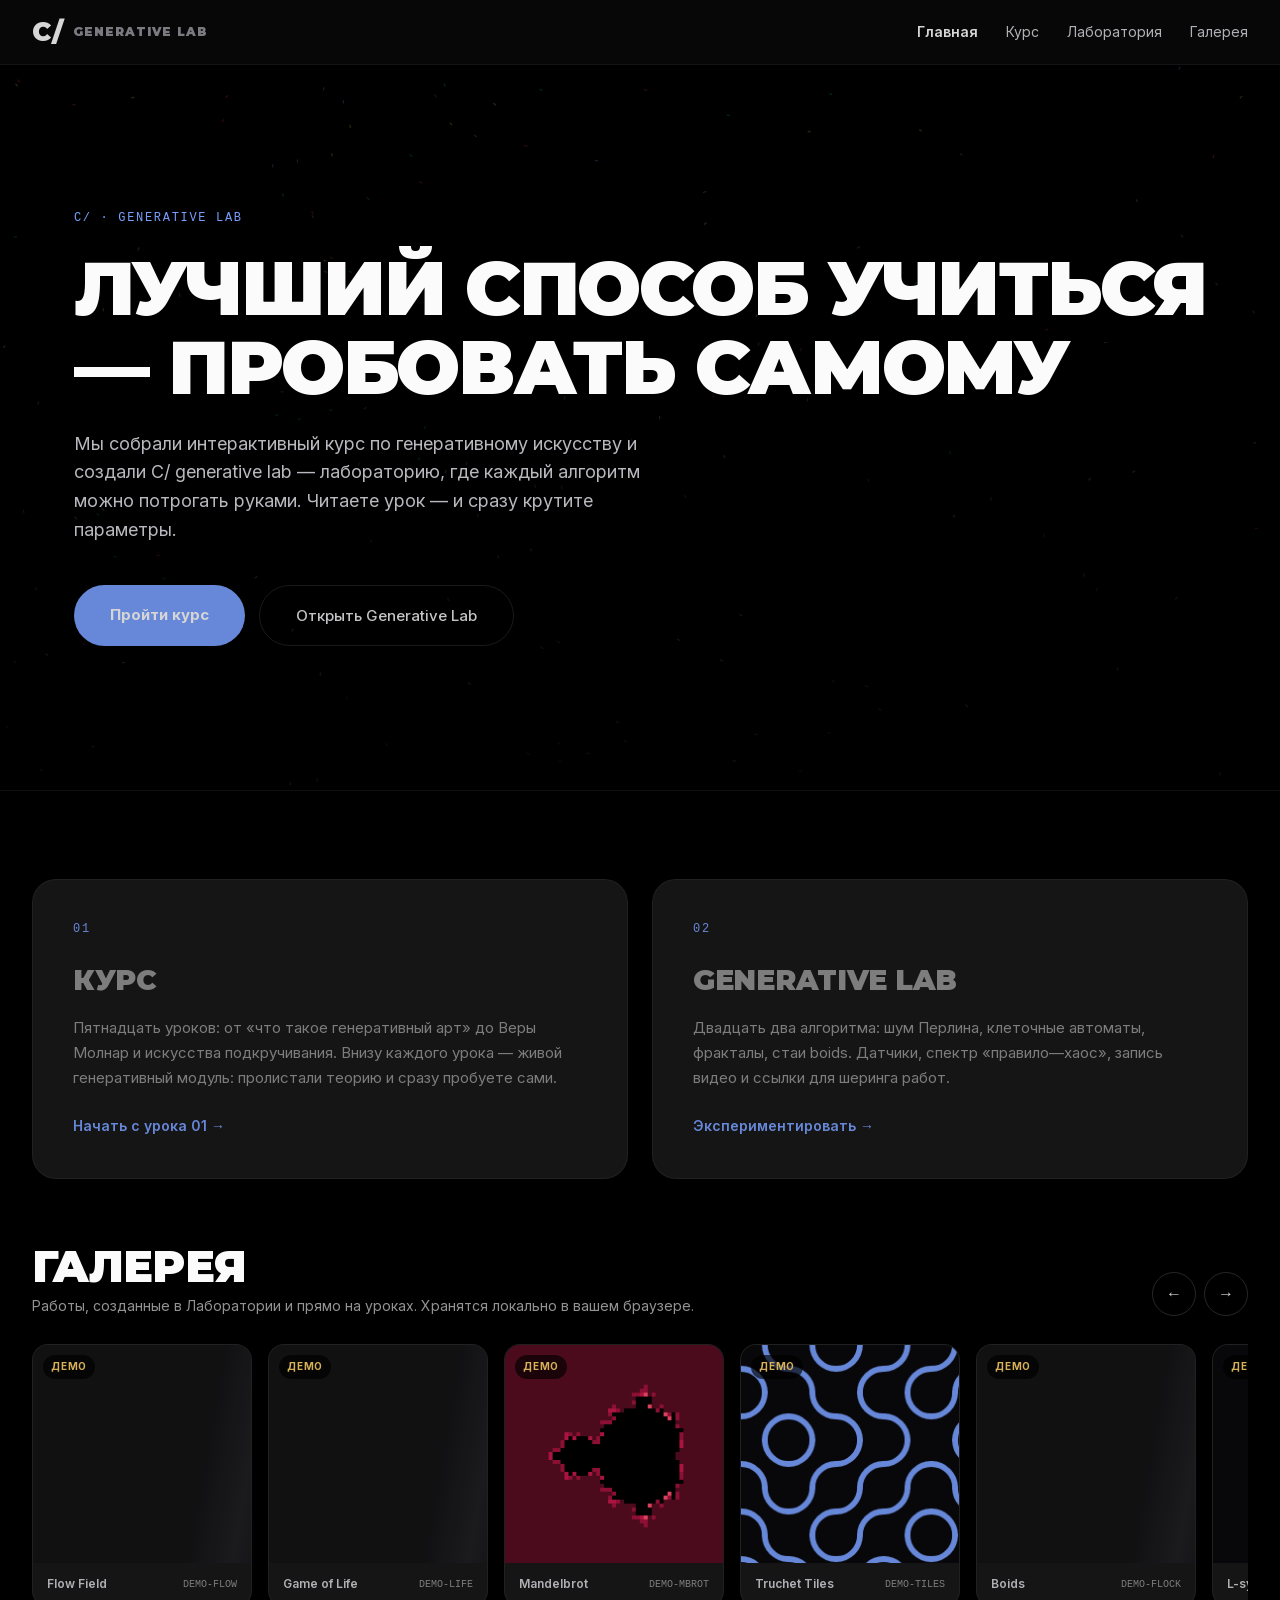
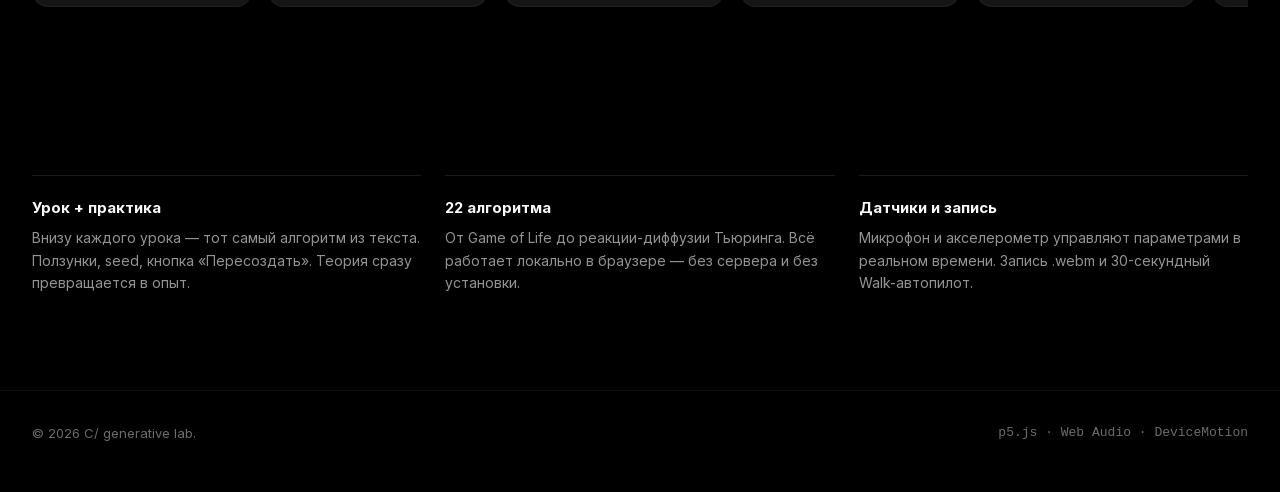
==== index.html @ 7d791563 "Cifra — Generative Lab: initial commit 3-page static site: landing with hero flow-field animation, 1" ====
<!DOCTYPE html>
<html lang="ru">
<head>
  <meta charset="UTF-8" />
  <meta name="viewport" content="width=device-width, initial-scale=1.0" />
  <title>C/ generative lab — курс и лаборатория по генеративному искусству</title>
  <link rel="stylesheet" href="assets/styles.css" />
</head>
<body>
  <header class="site-header">
    <div class="wrap">
      <a class="brand" href="index.html">C/<span class="brand-sub">generative lab</span></a>
      <nav class="nav">
        <a href="index.html" class="active">Главная</a>
        <a href="course.html">Курс</a>
        <a href="lab.html">Лаборатория</a>
        <a href="#gallery" class="nav-anchor">Галерея</a>
      </nav>
    </div>
  </header>

  <section class="landing-hero">
    <canvas id="heroCanvas"></canvas>
    <div class="wrap">
      <div class="hero-kicker">C/ · Generative Lab</div>
      <h1>Лучший способ учиться<br />— пробовать самому</h1>
      <p class="hero-sub">Мы собрали интерактивный курс по генеративному искусству и создали C/ generative lab — лабораторию, где каждый алгоритм можно потрогать руками. Читаете урок — и сразу крутите параметры.</p>
      <div class="hero-cta">
        <a class="btn btn-primary btn-xl" href="course.html">Пройти курс</a>
        <a class="btn btn-ghost btn-xl" href="lab.html">Открыть Generative Lab</a>
      </div>
    </div>
  </section>

  <main class="wrap">
    <div class="path-grid">
      <a class="path-card" href="course.html">
        <div class="num">01</div>
        <h3>Курс</h3>
        <p>Пятнадцать уроков: от «что такое генеративный арт» до Веры Молнар и искусства подкручивания. Внизу каждого урока — живой генеративный модуль: пролистали теорию и сразу пробуете сами.</p>
        <span class="go">Начать с урока 01 →</span>
      </a>
      <a class="path-card" href="lab.html">
        <div class="num">02</div>
        <h3>Generative Lab</h3>
        <p>Двадцать два алгоритма: шум Перлина, клеточные автоматы, фракталы, стаи boids. Датчики, спектр «правило—хаос», запись видео и ссылки для шеринга работ.</p>
        <span class="go">Экспериментировать →</span>
      </a>
    </div>

    <section class="landing-gallery" id="gallery">
      <div class="section-head">
        <div>
          <h2>Галерея</h2>
          <p>Работы, созданные в Лаборатории и прямо на уроках. Хранятся локально в вашем браузере.</p>
        </div>
        <div class="lg-nav">
          <button class="lg-arrow" id="lgPrev" aria-label="Назад">←</button>
          <button class="lg-arrow" id="lgNext" aria-label="Вперёд">→</button>
        </div>
      </div>
      <div class="lg-track" id="lgTrack"></div>
    </section>

    <div class="features">
      <div class="feature">
        <h4>Урок + практика</h4>
        <p>Внизу каждого урока — тот самый алгоритм из текста. Ползунки, seed, кнопка «Пересоздать». Теория сразу превращается в опыт.</p>
      </div>
      <div class="feature">
        <h4>22 алгоритма</h4>
        <p>От Game of Life до реакции-диффузии Тьюринга. Всё работает локально в браузере — без сервера и без установки.</p>
      </div>
      <div class="feature">
        <h4>Датчики и запись</h4>
        <p>Микрофон и акселерометр управляют параметрами в реальном времени. Запись .webm и 30-секундный Walk-автопилот.</p>
      </div>
    </div>
  </main>

  <footer>
    <div class="wrap">
      <span>© 2026 C/ generative lab.</span>
      <span class="mono" style="color:#6b6b70;">p5.js · Web Audio · DeviceMotion</span>
    </div>
  </footer>

  <script>
    // Генеративный фон hero: потоковое поле на чистом canvas 2D
    (function () {
      const cv = document.getElementById('heroCanvas');
      const ctx = cv.getContext('2d');
      const reduced = window.matchMedia && window.matchMedia('(prefers-reduced-motion: reduce)').matches;
      let W = 0, H = 0, parts = [];
      const COLORS = ['121,160,255', '255,209,102', '6,214,160', '239,71,111'];
      function resize() {
        W = cv.width = cv.clientWidth;
        H = cv.height = cv.clientHeight;
        ctx.fillStyle = '#000';
        ctx.fillRect(0, 0, W, H);
      }
      function spawn(p) {
        p.x = Math.random() * W;
        p.y = Math.random() * H;
        p.c = COLORS[(Math.random() * COLORS.length) | 0];
        return p;
      }
      function init() {
        parts = [];
        const n = Math.min(320, Math.max(80, Math.floor(W * H / 6000)));
        for (let i = 0; i < n; i++) parts.push(spawn({}));
      }
      let t = Math.random() * 100;
      function frame() {
        t += 0.004;
        ctx.fillStyle = 'rgba(0,0,0,0.05)';
        ctx.fillRect(0, 0, W, H);
        ctx.lineWidth = 1.2;
        for (const p of parts) {
          const a = Math.sin(p.x * 0.0024 + t * 1.7) + Math.cos(p.y * 0.0021 - t * 1.1);
          const ang = a * Math.PI;
          const nx = p.x + Math.cos(ang) * 1.6;
          const ny = p.y + Math.sin(ang) * 1.6;
          ctx.strokeStyle = 'rgba(' + p.c + ',0.5)';
          ctx.beginPath();
          ctx.moveTo(p.x, p.y);
          ctx.lineTo(nx, ny);
          ctx.stroke();
          p.x = nx; p.y = ny;
          if (p.x < -10 || p.x > W + 10 || p.y < -10 || p.y > H + 10 || Math.random() < 0.002) spawn(p);
        }
        if (!reduced) requestAnimationFrame(frame);
      }
      resize(); init();
      window.addEventListener('resize', () => { resize(); init(); if (reduced) frame(); });
      requestAnimationFrame(frame);
    })();
  </script>

  <script>
    // Галерея-карусель: работы из общей коллекции, иначе — демо, сгенерированные на лету
    (function () {
      const track = document.getElementById('lgTrack');
      const LABELS = { perlin_noise: 'Perlin Noise', flow_field: 'Flow Field', curl_noise: 'Curl Noise', wave_interference: 'Wave Interference', truchet: 'Truchet Tiles', phyllotaxis: 'Phyllotaxis', game_of_life: 'Game of Life', maze: 'Maze', spirograph: 'Spirograph', pythagoras: 'Pythagoras Tree', barnsley: 'Barnsley Fern', lorenz: 'Lorenz', clifford: 'Clifford', boids: 'Boids', reaction_diffusion: 'Reaction-Diffusion', mandelbrot: 'Mandelbrot', julia: 'Julia', voronoi: 'Voronoi', lsystem: 'L-systems', penrose: 'Penrose', lissajous: 'Lissajous', dla: 'DLA' };

      document.getElementById('lgPrev').addEventListener('click', () => track.scrollBy({ left: -480, behavior: 'smooth' }));
      document.getElementById('lgNext').addEventListener('click', () => track.scrollBy({ left: 480, behavior: 'smooth' }));

      function loadGallerySafe() {
        try { return JSON.parse(localStorage.getItem('cifra-gallery-v6') || '[]'); } catch { return []; }
      }

      function labLink(algoId, seed, config) {
        const url = new URL('lab.html', location.href);
        url.searchParams.set('algo', algoId);
        url.searchParams.set('seed', seed);
        if (config) {
          for (const [k, v2] of Object.entries(config)) {
            if (typeof v2 === 'number') url.searchParams.set(k, String(v2));
          }
        }
        return url.toString();
      }

      function makeCard(algoId, seed, isDemo) {
        const a = document.createElement('a');
        a.className = 'lg-card';
        a.href = labLink(algoId, seed, null);
        a.innerHTML = (isDemo ? '<span class="lg-demo">демо</span>' : '') +
          '<div class="lg-skeleton"></div>' +
          '<div class="lg-meta"><span class="lg-algo">' + (LABELS[algoId] || algoId) + '</span>' +
          '<span class="lg-seed">' + seed + '</span></div>';
        return a;
      }

      function fillCard(card, item) {
        card.href = labLink(item.algorithm, item.seed, item.config);
        const sk = card.querySelector('.lg-skeleton');
        if (sk) {
          const img = document.createElement('img');
          img.src = item.thumb;
          img.alt = item.algorithm + ' ' + item.seed;
          sk.replaceWith(img);
        }
      }

      const works = loadGallerySafe();
      if (works.length) {
        for (const w of works.slice(0, 24)) {
          const card = makeCard(w.algorithm, w.seed, false);
          track.appendChild(card);
          fillCard(card, w);
        }
        return;
      }

      // Коллекция пуста → лениво подгружаем движок и генерируем демо-работы
      const DEMOS = [
        { algo: 'flow_field', seed: 'DEMO-FLOW', frames: 140 },
        { algo: 'game_of_life', seed: 'DEMO-LIFE', frames: 80 },
        { algo: 'mandelbrot', seed: 'DEMO-MBROT', frames: 3 },
        { algo: 'truchet', seed: 'DEMO-TILES', frames: 3 },
        { algo: 'boids', seed: 'DEMO-FLOCK', frames: 100 },
        { algo: 'lsystem', seed: 'DEMO-TREE', frames: 3 },
      ];

      function loadScript(src) {
        return new Promise((res, rej) => {
          const sc = document.createElement('script');
          sc.src = src; sc.onload = res; sc.onerror = rej;
          document.head.appendChild(sc);
        });
      }

      function renderDemo(card, d) {
        return new Promise((resolve) => {
          const holder = document.createElement('div');
          holder.style.cssText = 'position:fixed;left:-9999px;top:0;width:220px;height:220px;pointer-events:none;';
          document.body.appendChild(holder);
          const mod = mountModule(holder, d.algo, {}, d.seed);
          const t0 = Date.now();
          const cleanup = () => { mod.remove(); holder.remove(); };
          const tick = () => {
            const p = mod._st.p;
            if (p && p.width > 20 && p.frameCount >= d.frames) {
              const thumb = mod.snapshot();
              fillCard(card, { algorithm: d.algo, seed: d.seed, thumb });
              cleanup(); resolve(); return;
            }
            if (Date.now() - t0 > 8000) {
              card.remove(); cleanup(); resolve(); return;
            }
            requestAnimationFrame(tick);
          };
          requestAnimationFrame(tick);
        });
      }

      (async () => {
        const cards = DEMOS.map(d => {
          const c = makeCard(d.algo, d.seed, true);
          track.appendChild(c);
          return c;
        });
        try {
          await loadScript('assets/p5.min.js');
          await loadScript('assets/engine.js');
        } catch {
          track.innerHTML = '<div class="lg-empty">Откройте Лабораторию и создайте первую работу — она появится здесь.</div>';
          return;
        }
        await Promise.all(DEMOS.map((d, i) => renderDemo(cards[i], d)));
        if (!track.children.length) {
          track.innerHTML = '<div class="lg-empty">Откройте Лабораторию и создайте первую работу — она появится здесь.</div>';
        }
      })();
    })();
  </script>
</body>
</html>
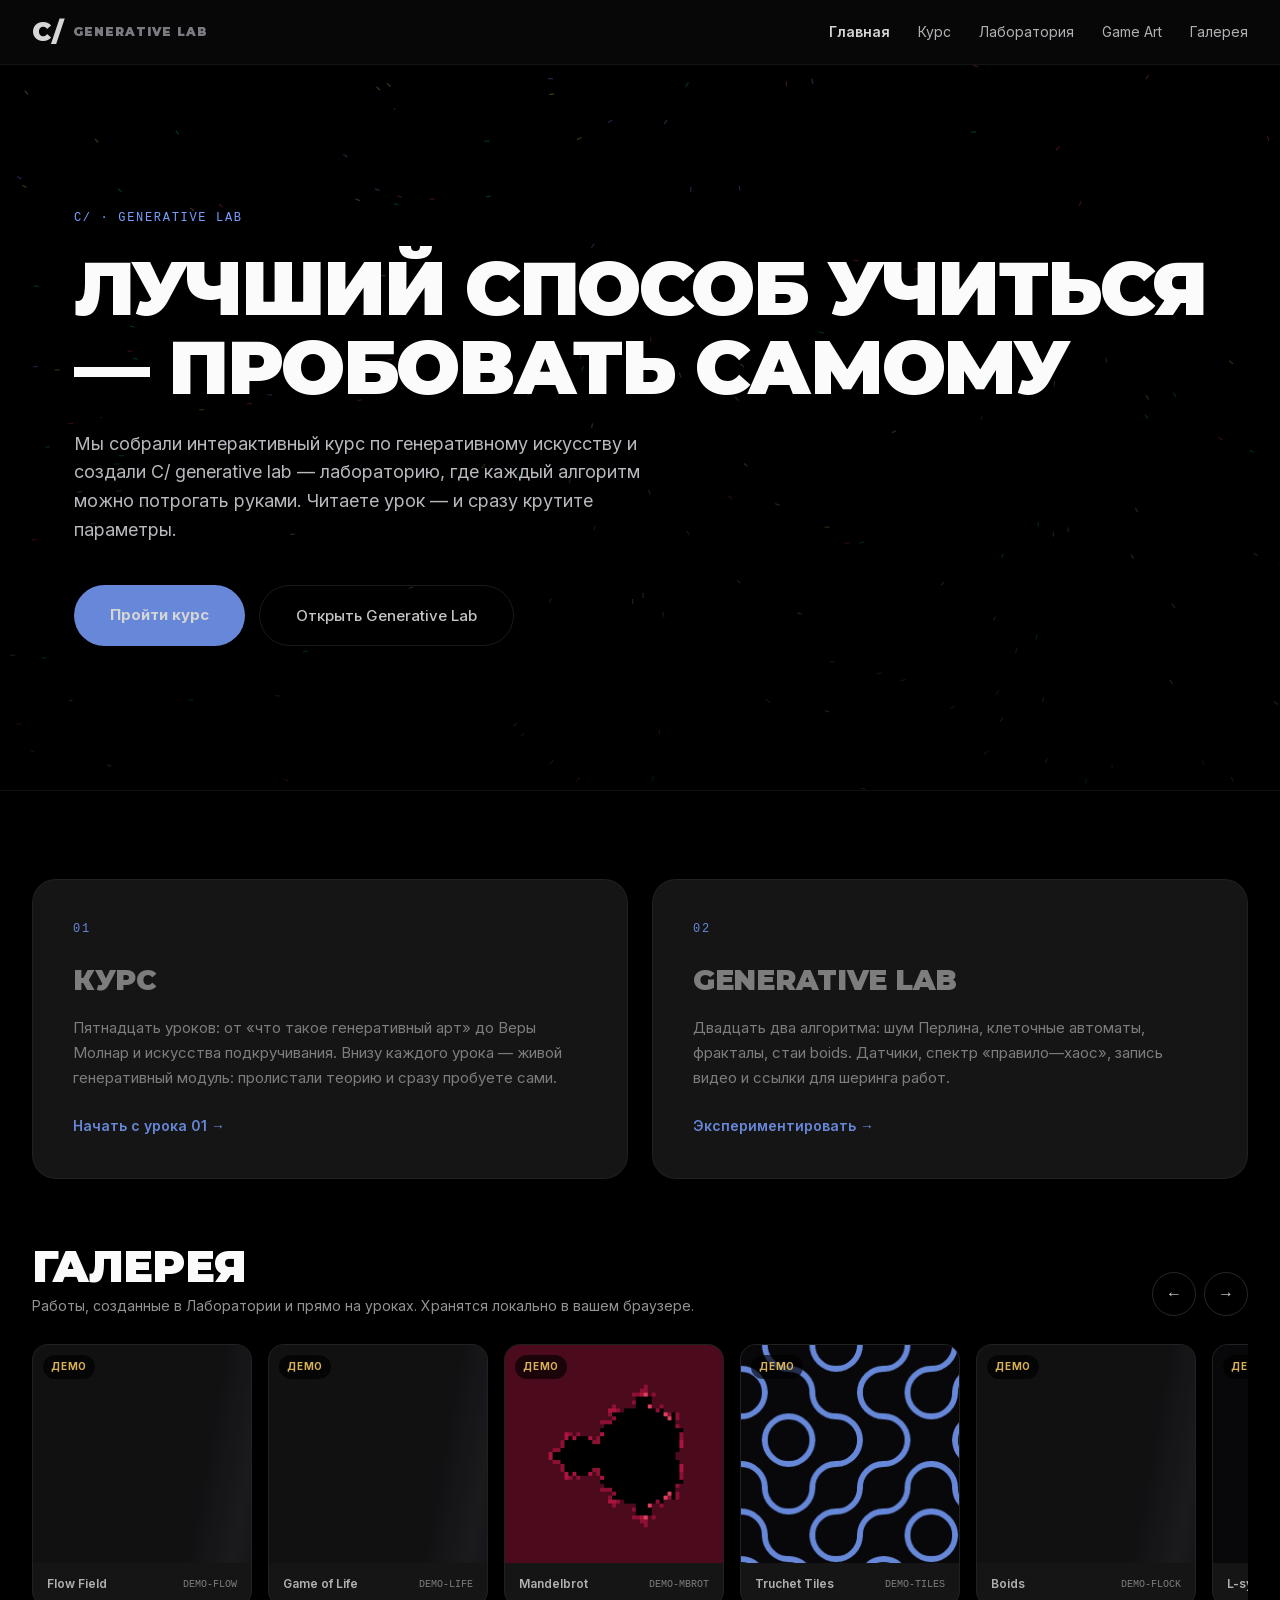
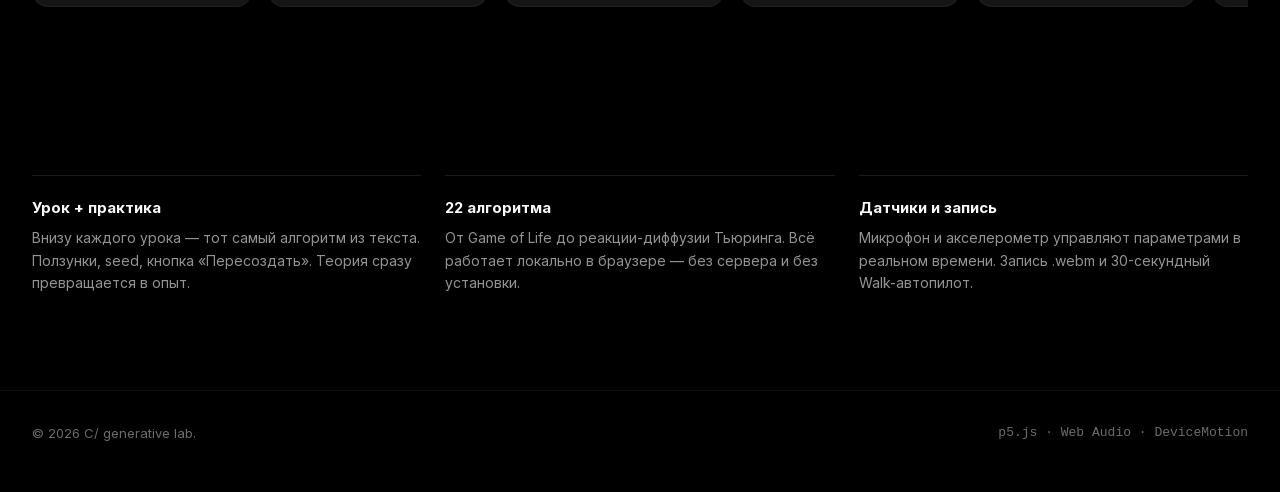
==== commit 675fdae4: "Модули уроков — карточки без канвы" ====
--- a/index.html
+++ b/index.html
@@ -14,6 +14,7 @@
         <a href="index.html" class="active">Главная</a>
         <a href="course.html">Курс</a>
         <a href="lab.html">Лаборатория</a>
+        <a href="games/index.html">Game Art</a>
         <a href="#gallery" class="nav-anchor">Галерея</a>
       </nav>
     </div>
--- a/assets/styles.css
+++ b/assets/styles.css
@@ -984,7 +984,7 @@
     #heroCanvas {
       position: absolute; inset: 0;
       width: 100%; height: 100%;
-      opacity: 0.6;
+      opacity: 0.9;
     }
     .landing-hero::after {
       content: '';
